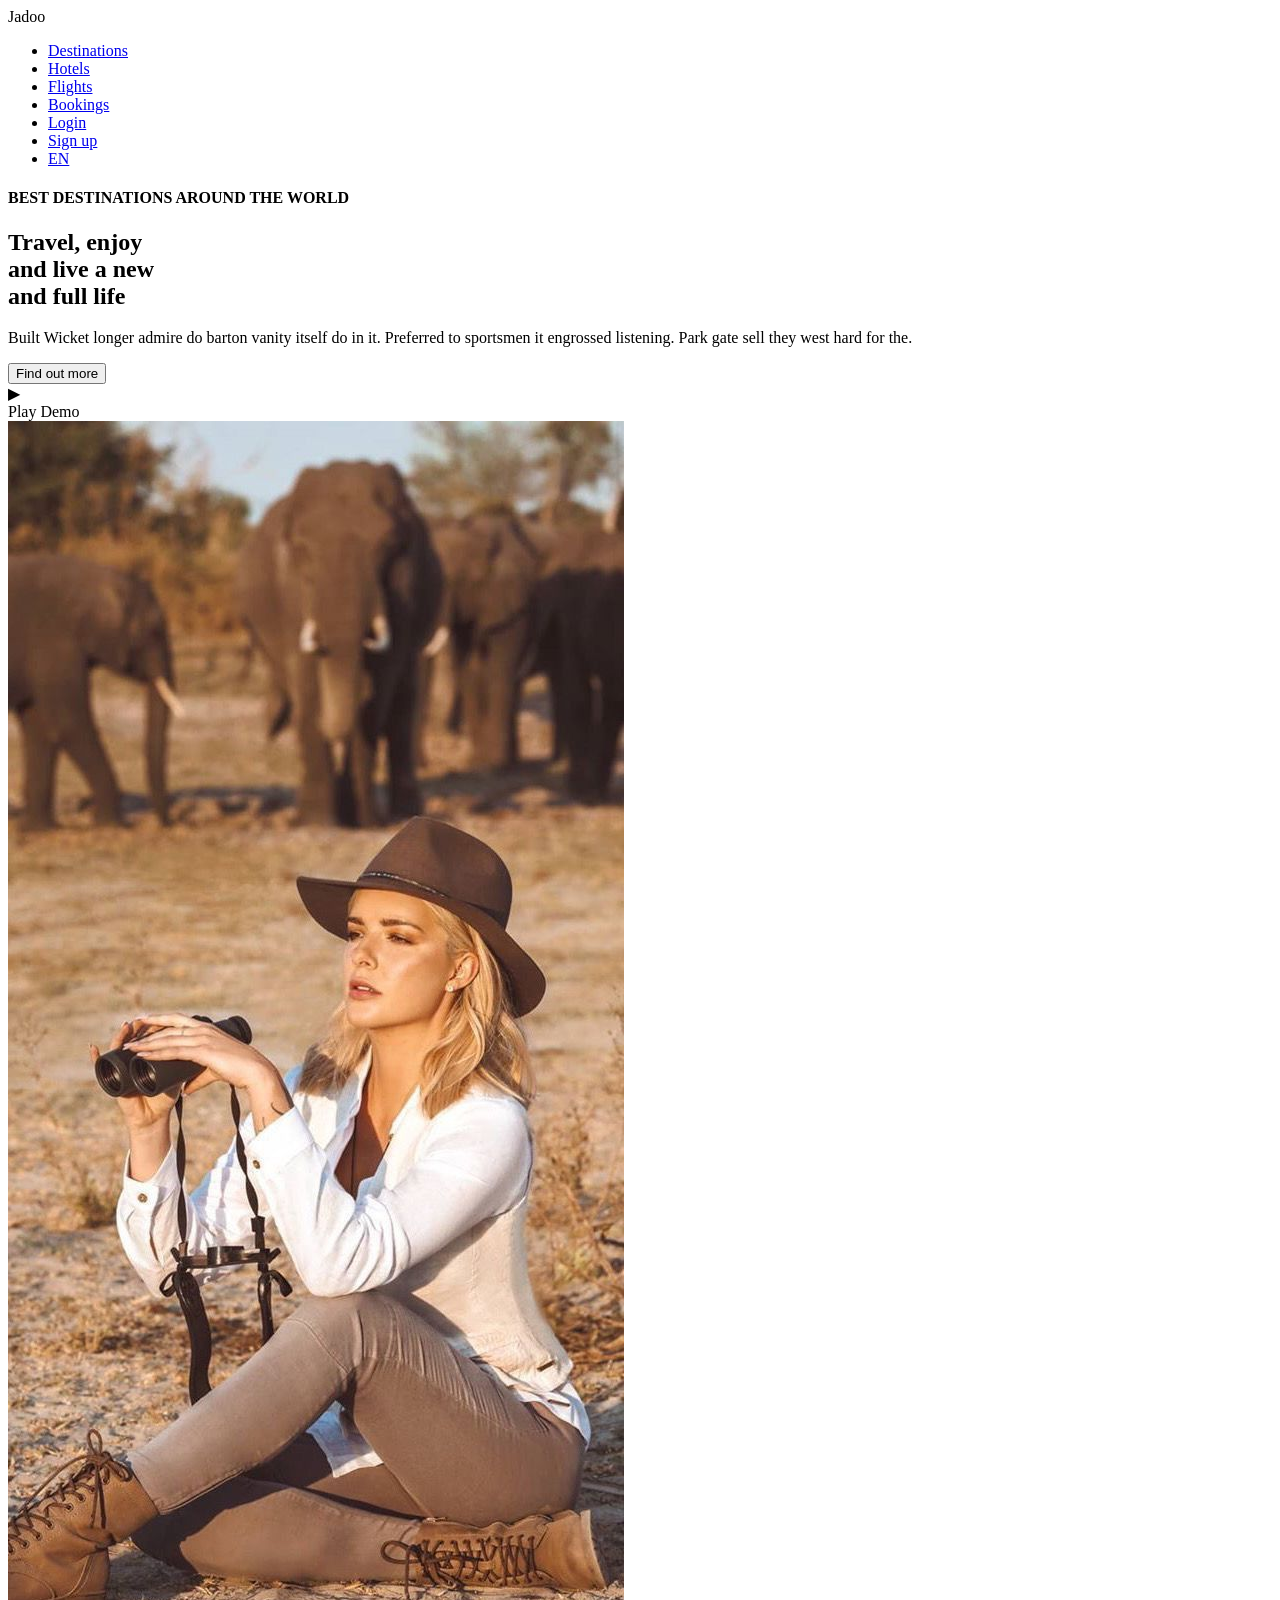
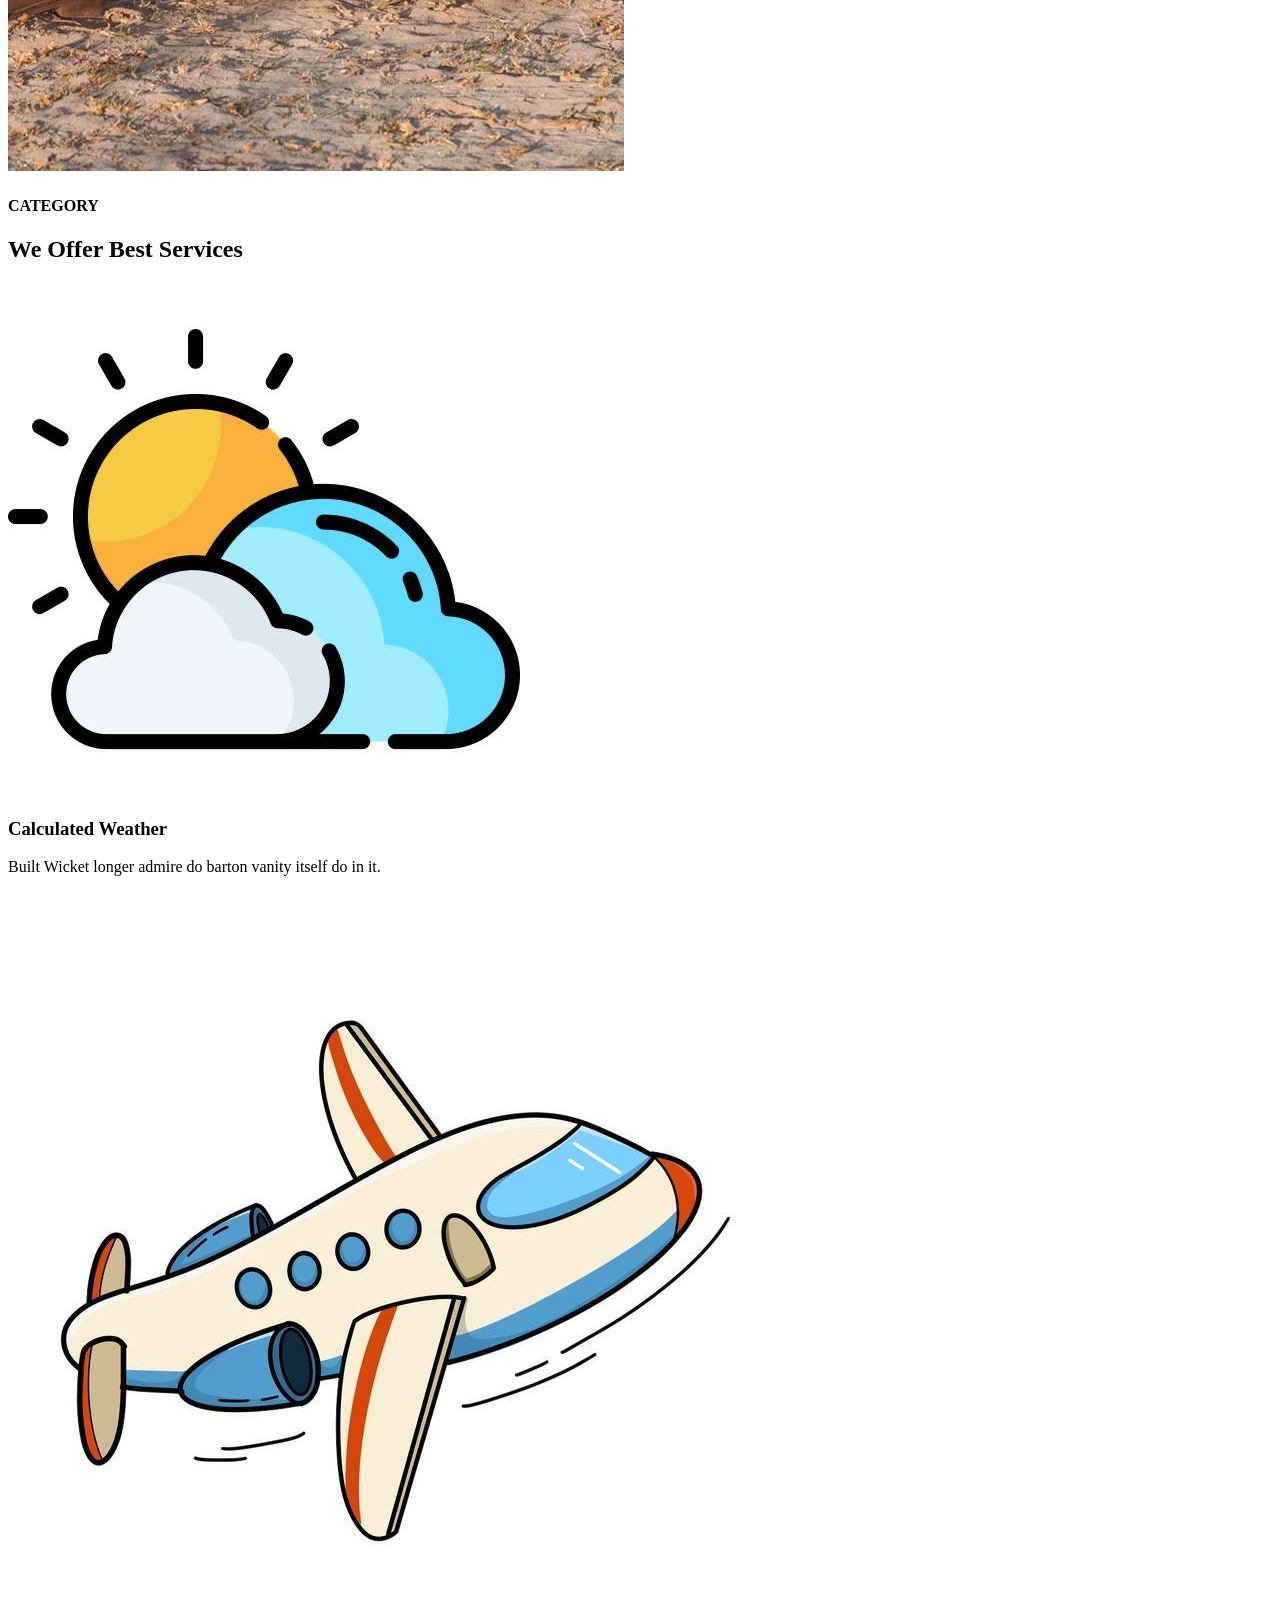
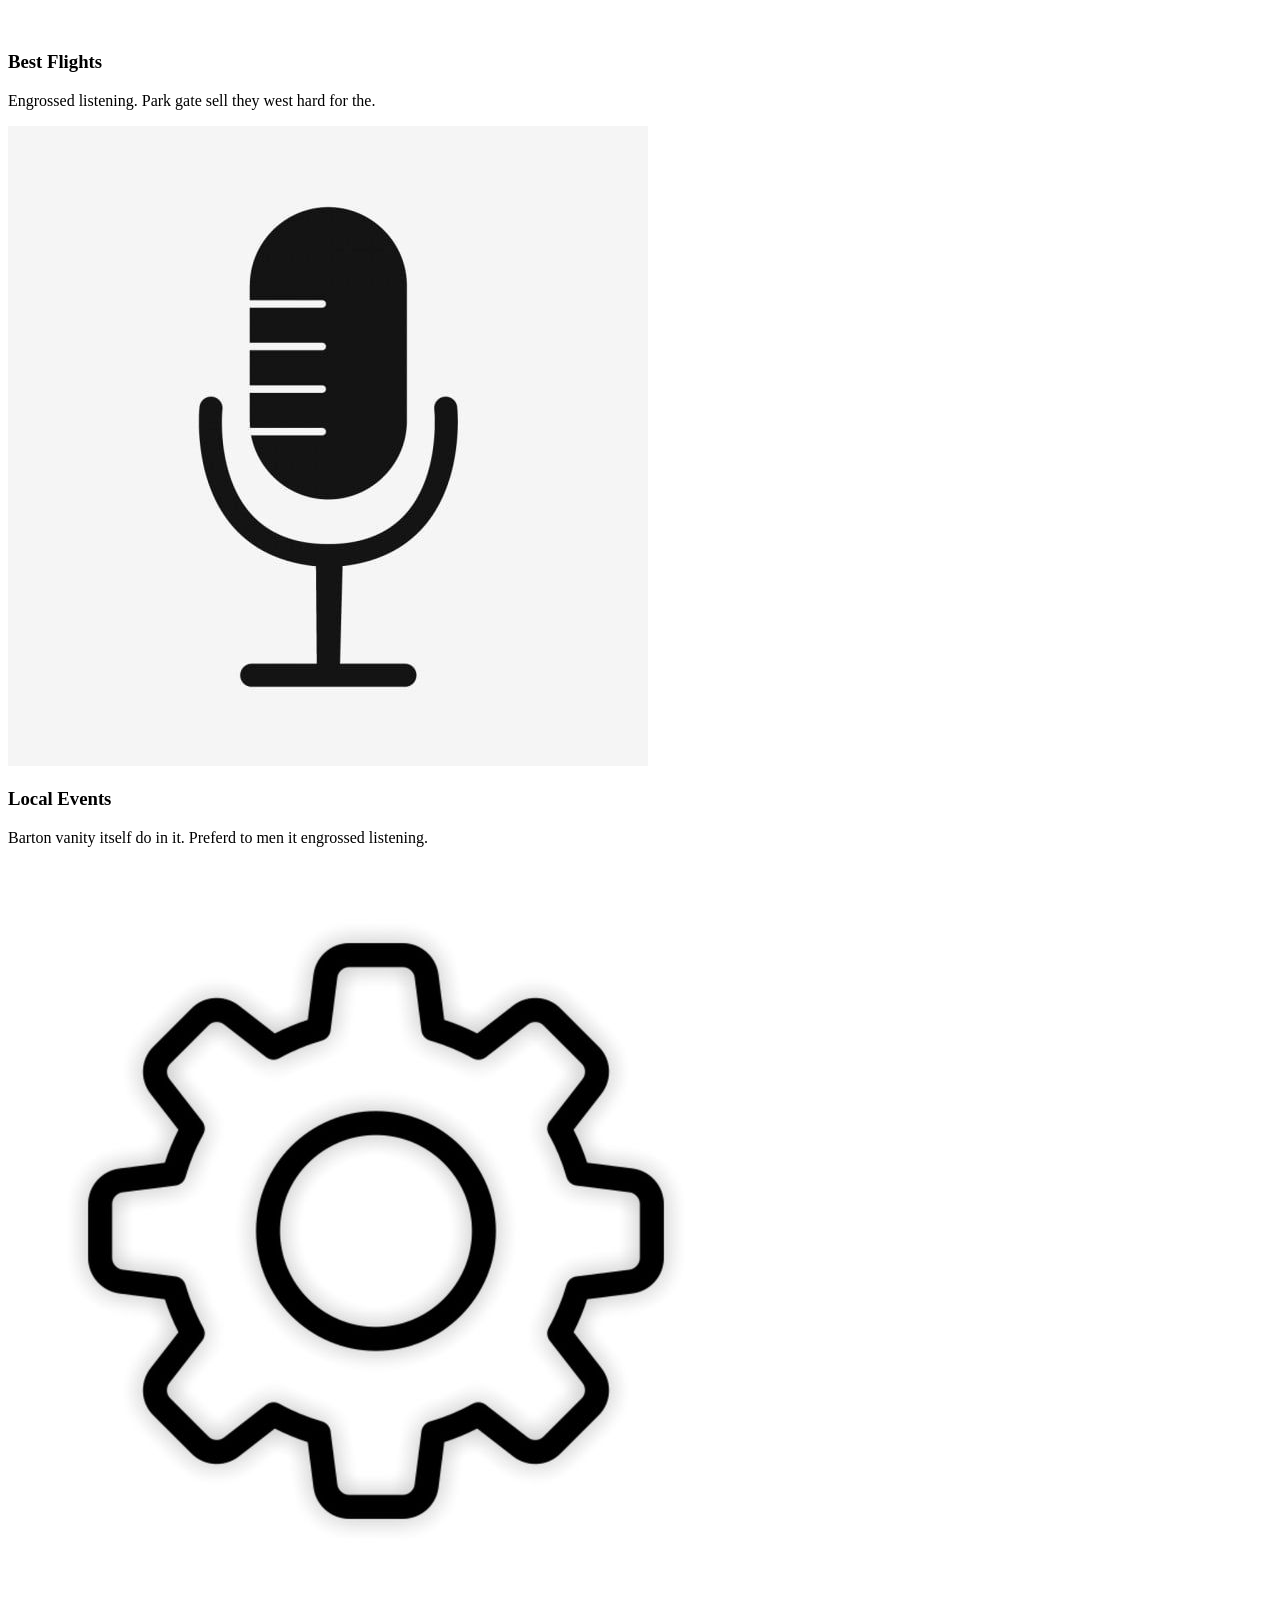
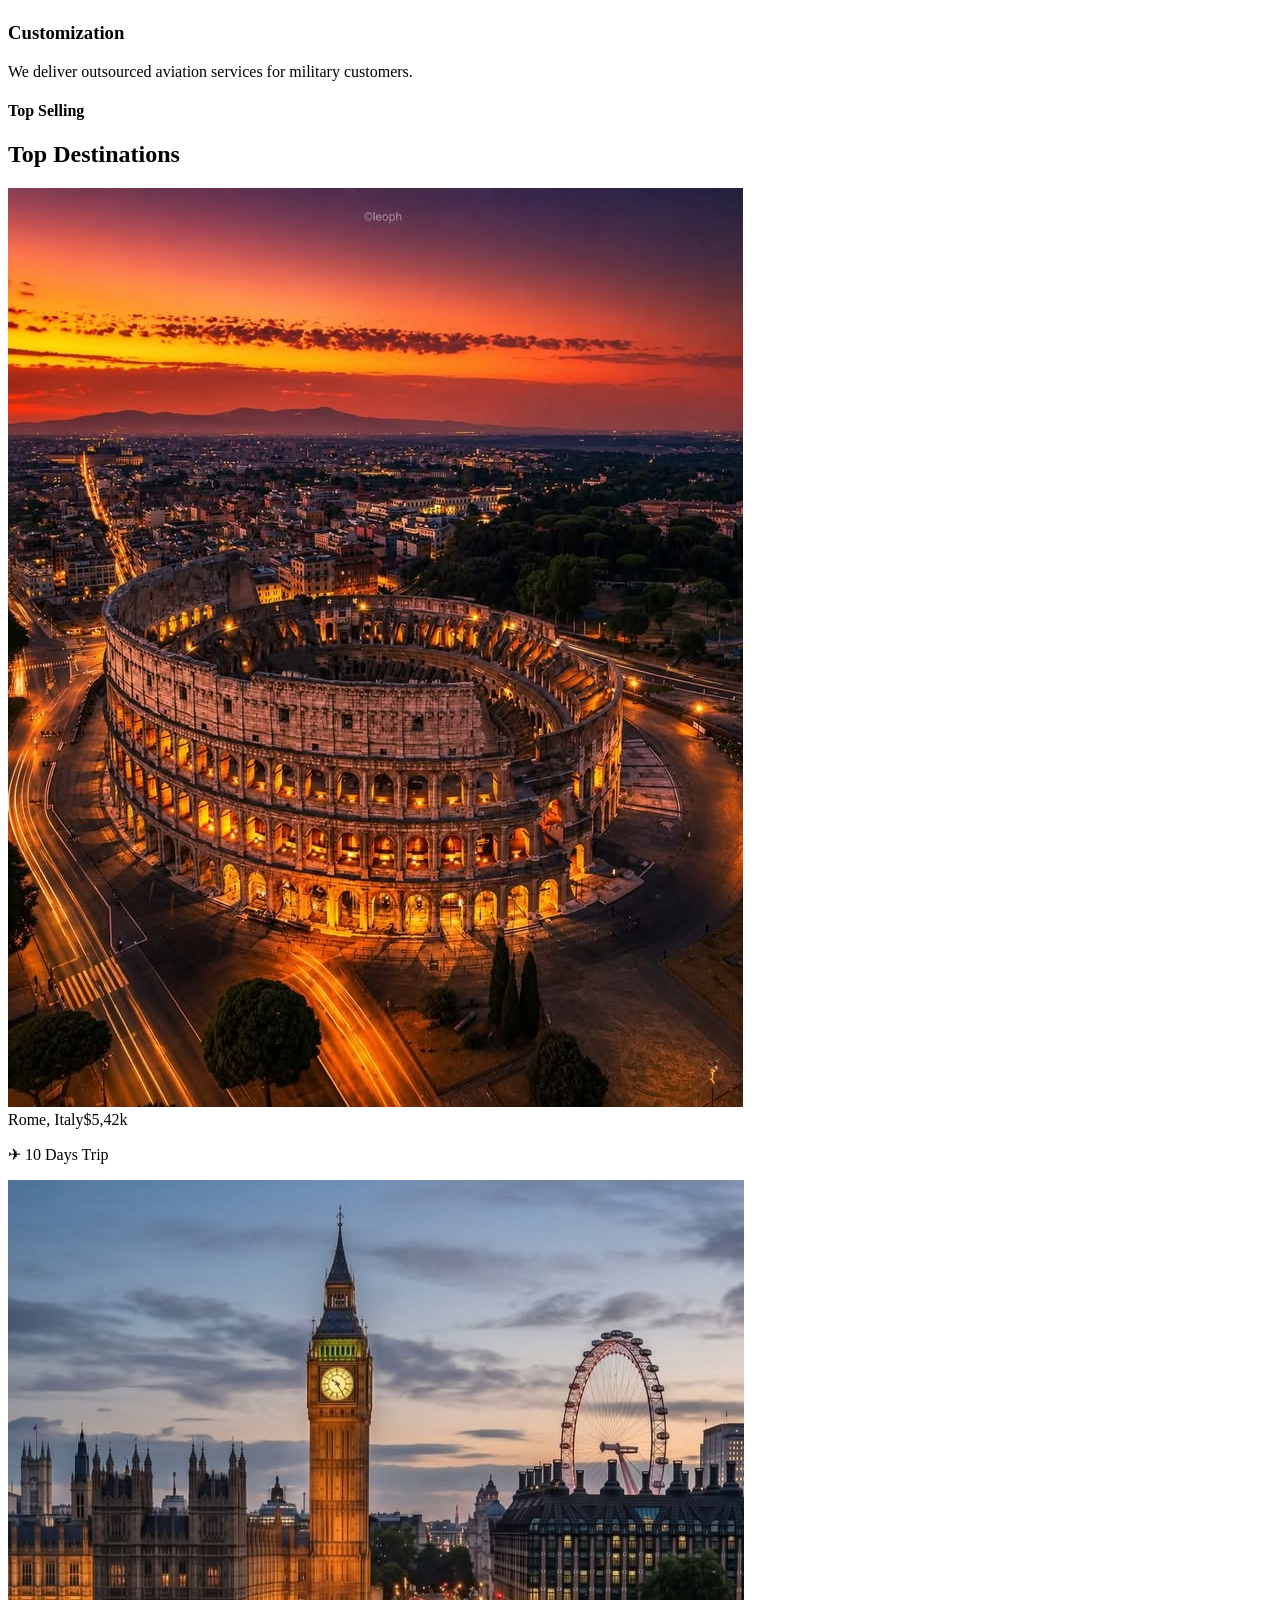
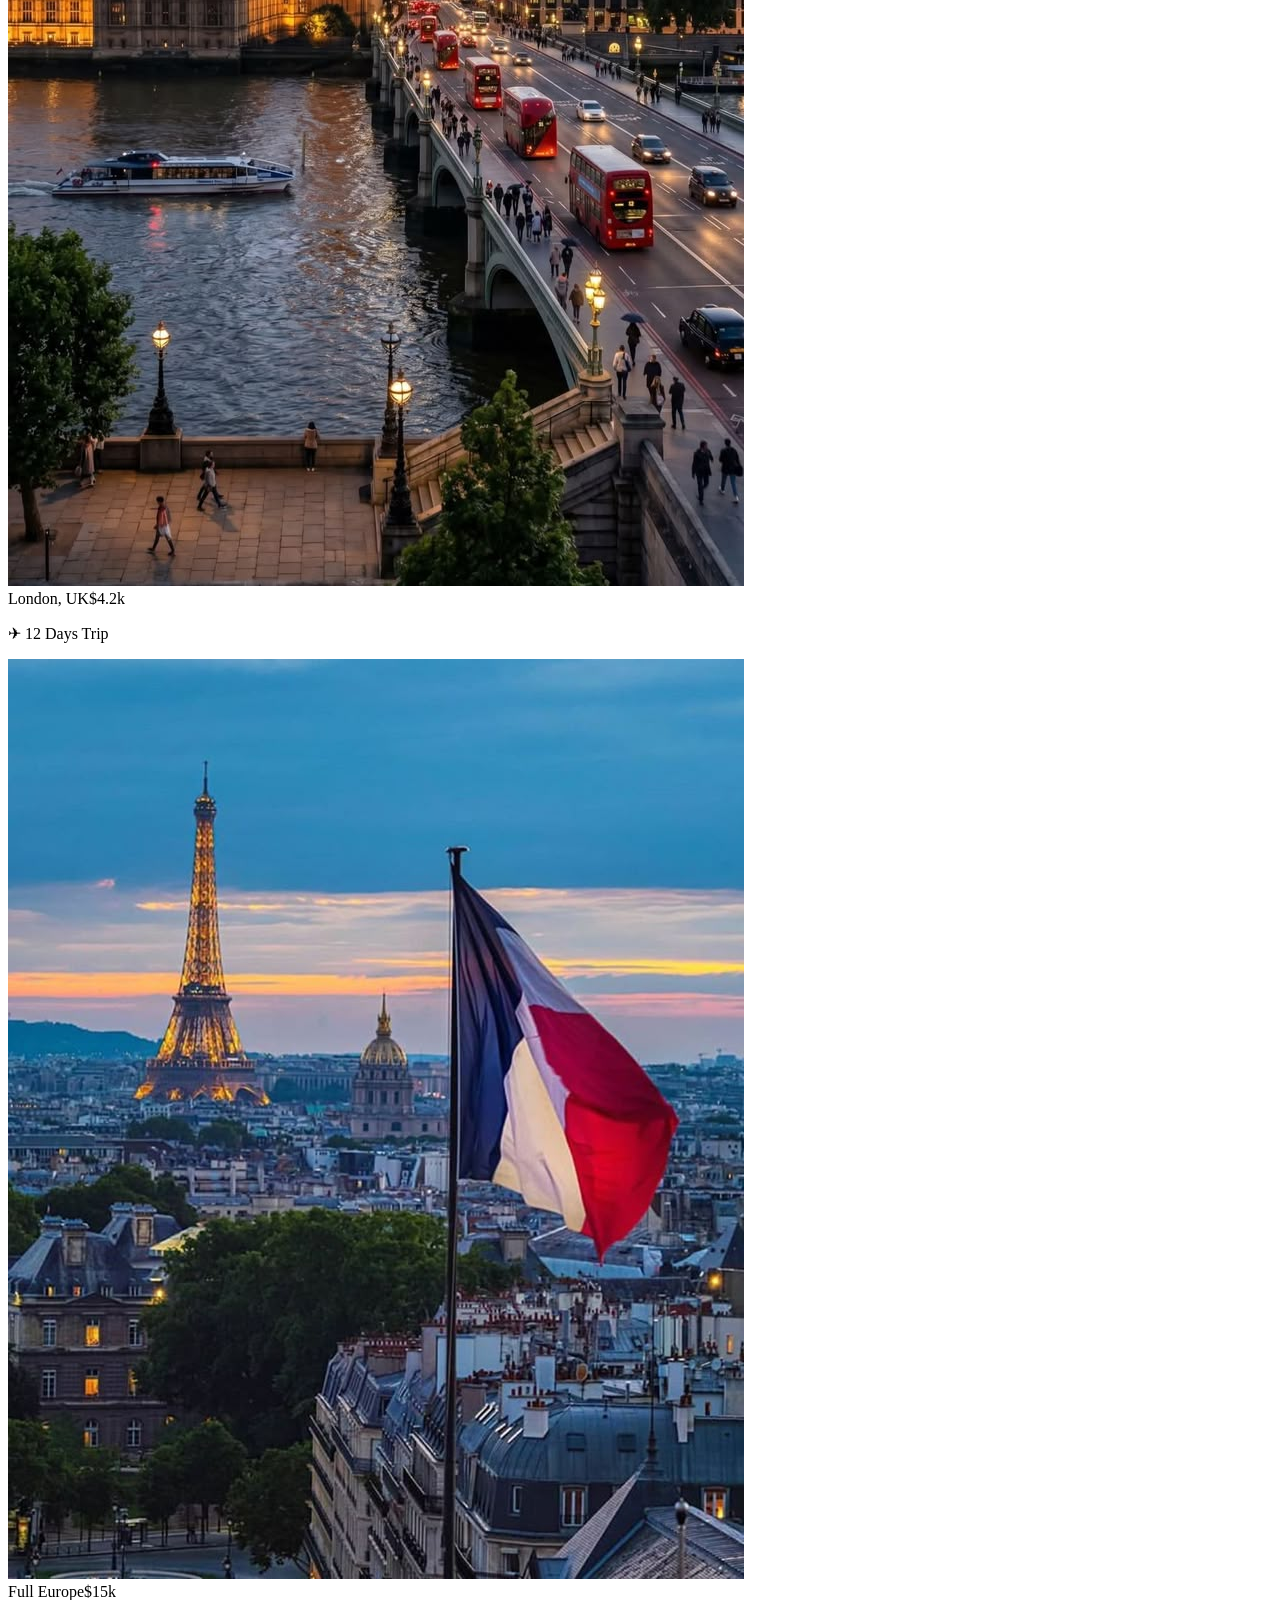
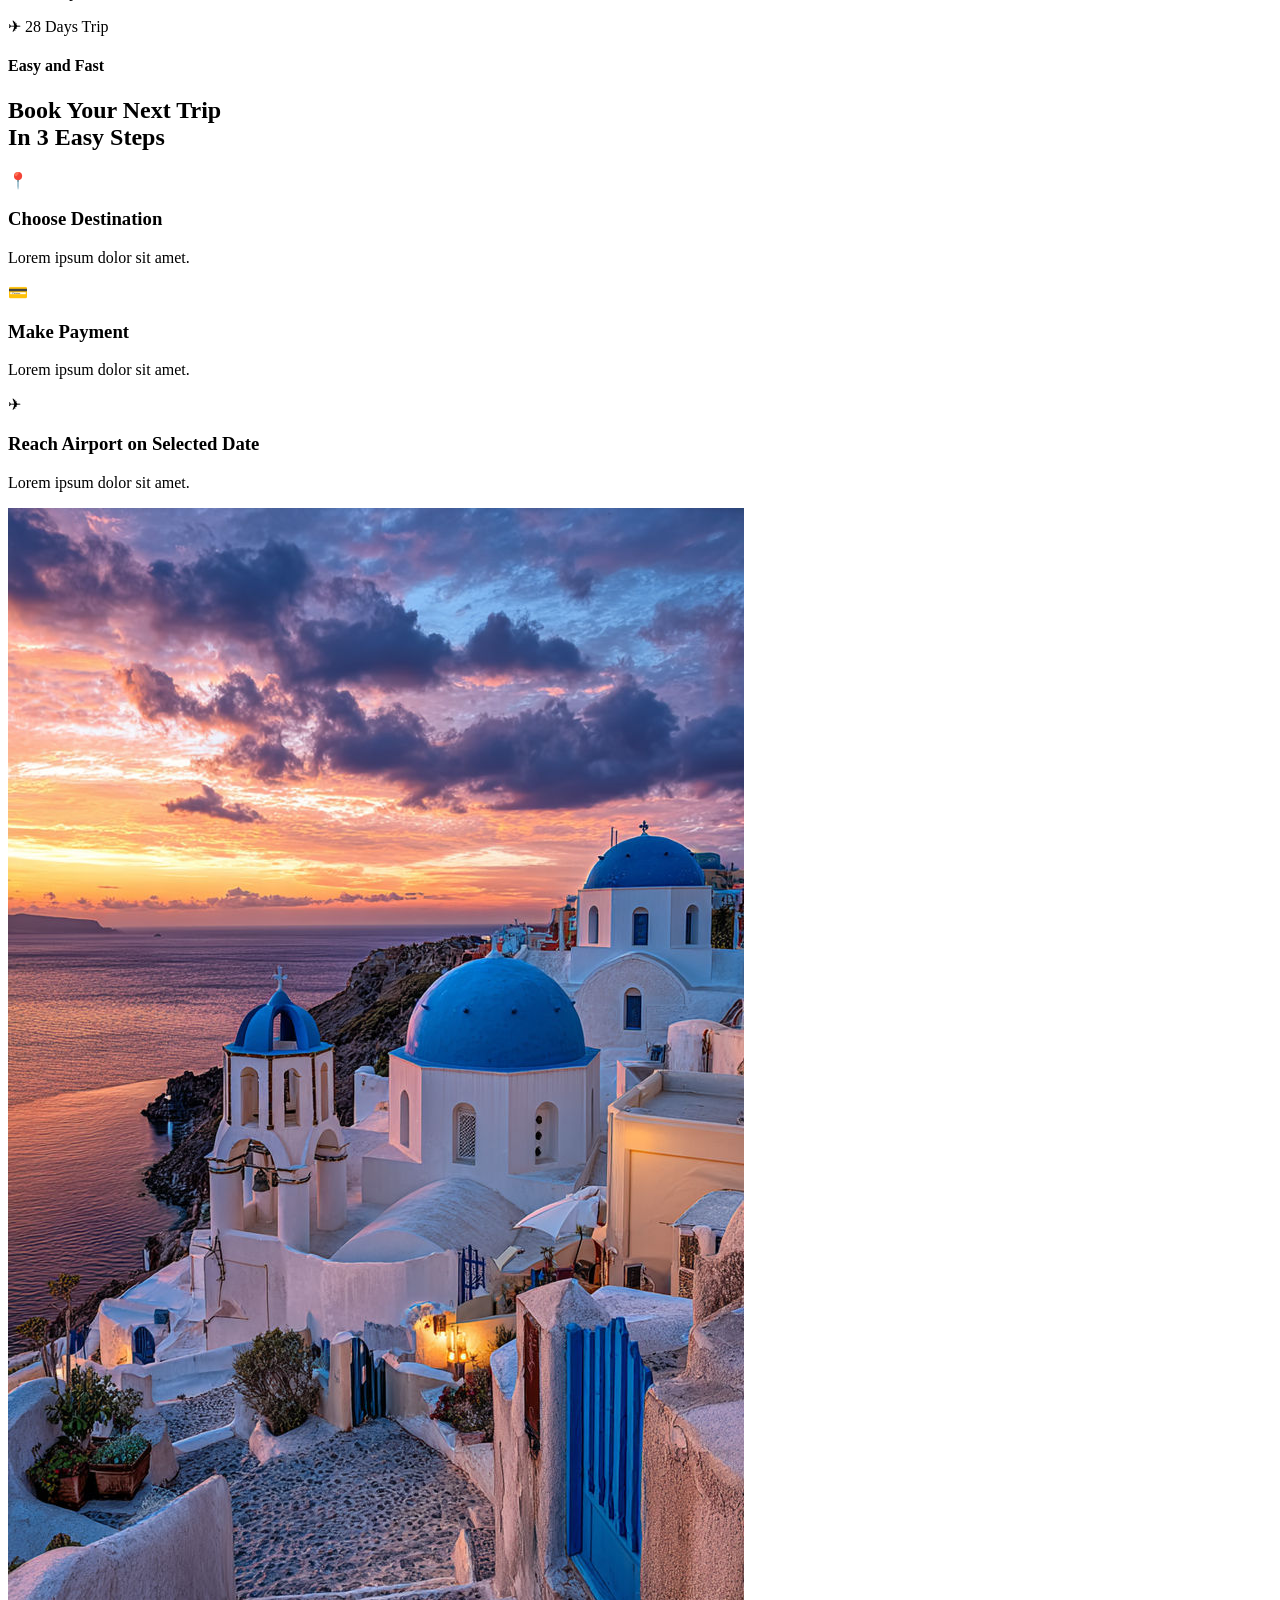
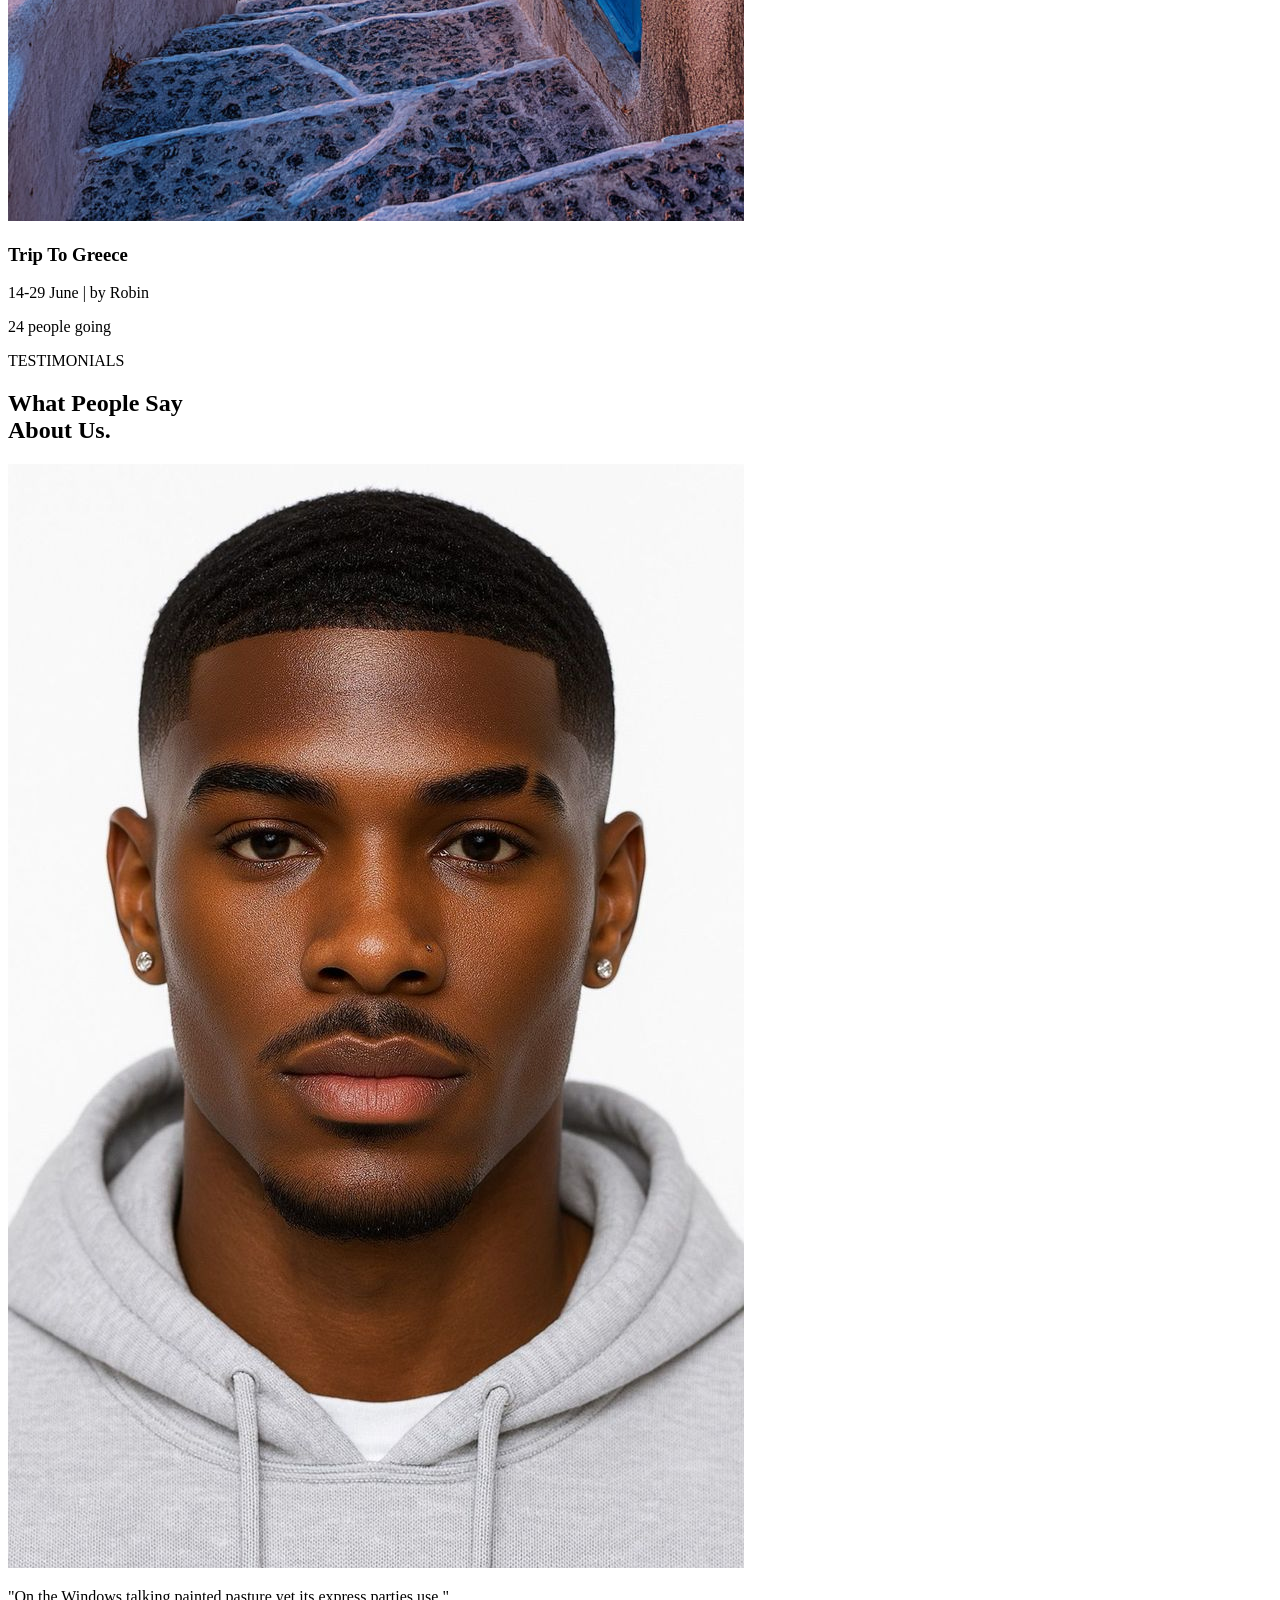
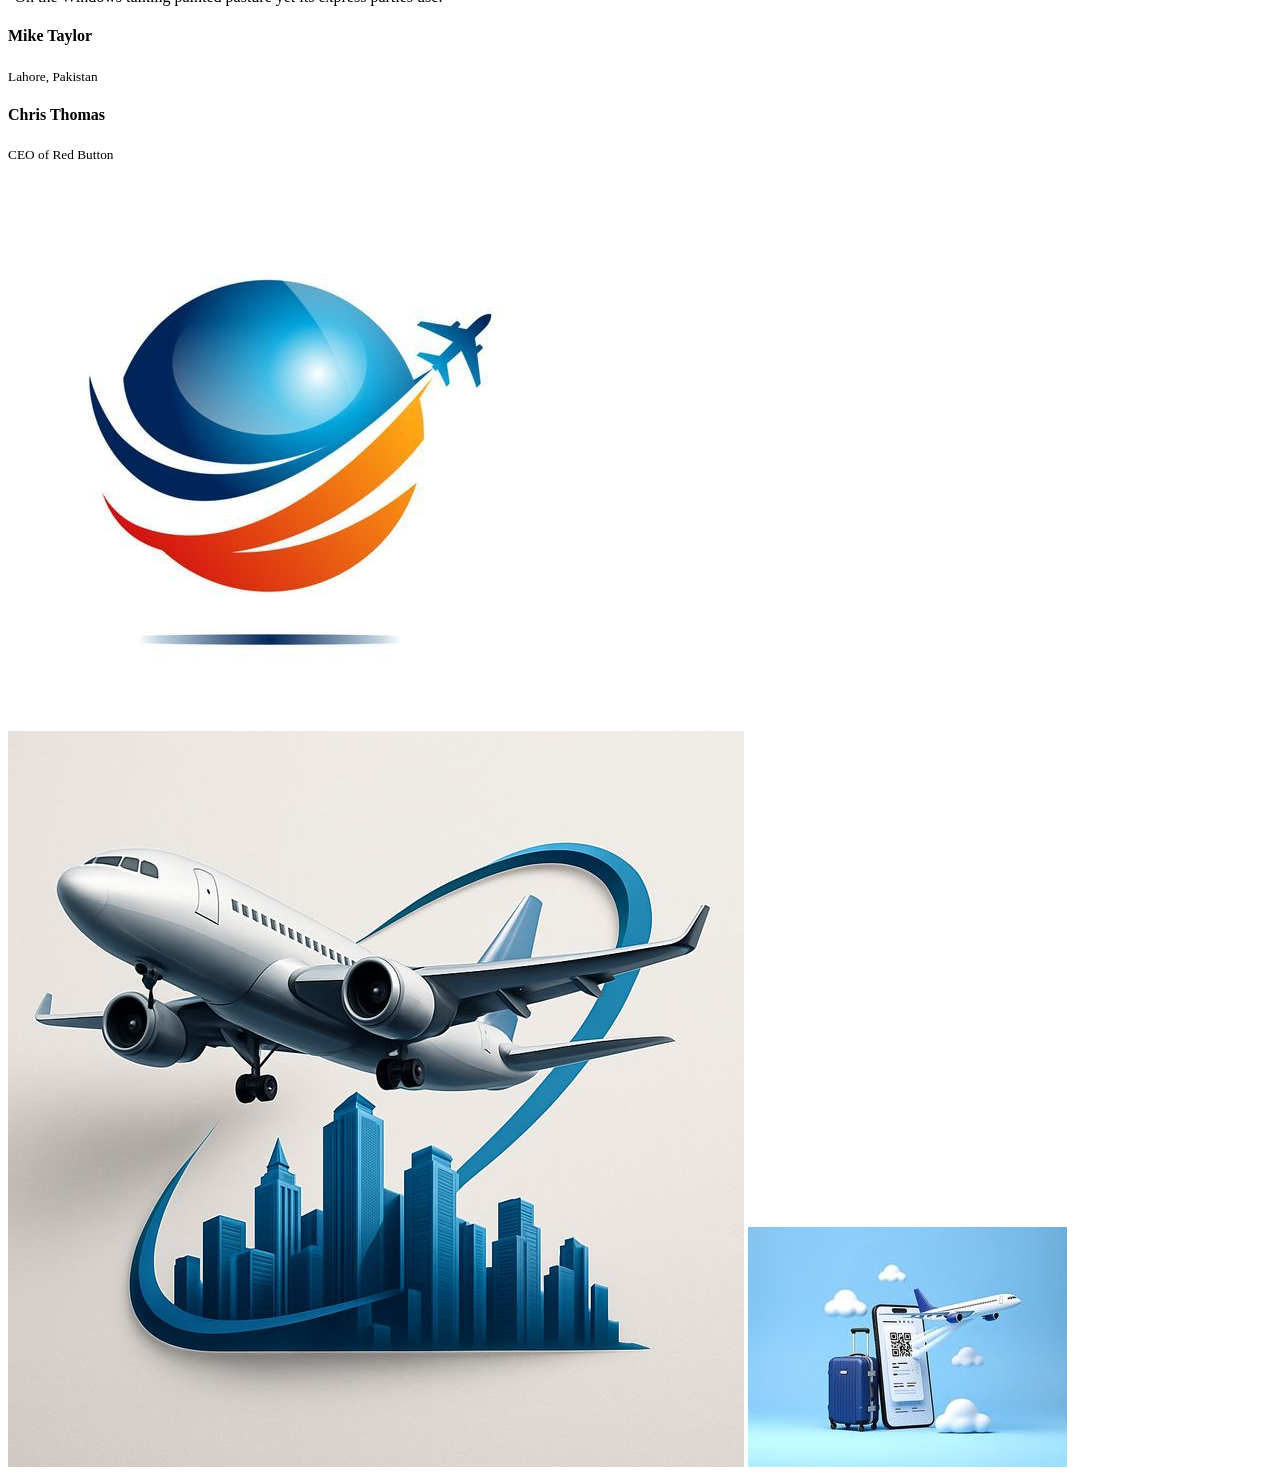
==== exam html css/index.html @ 846a7301 "Rename index.html.HTML to index.html" ====
<!DOCTYPE html>
<html lang="fr">
<head>
    <meta charset="UTF-8">
    <title>Jadoo Travel</title>
    <link rel="stylesheet" href="style.css">
</head>
<body>

   <header>
        <nav>
            <div class="logo">Jadoo</div>
            <ul>
                <li><a href="#">Destinations</a></li>
                <li><a href="#">Hotels</a></li>
                <li><a href="#">Flights</a></li>
                <li><a href="#">Bookings</a></li>
                <li><a href="#">Login</a></li>
                <li><a href="#" class="signup">Sign up</a></li>
                <li><a href="#">EN</a></li>
            </ul>
        </nav>
    </header>

    <section class="hero">
        <div class="texte">
            <h4>BEST DESTINATIONS AROUND THE WORLD</h4>
            <h1>Travel, enjoy<br>and live a new<br>and full life</h1>
            <p>Built Wicket longer admire do barton vanity itself do in it. Preferred to sportsmen it engrossed listening. Park gate sell they west hard for the.</p>
            <div class="buttons">
                <button class="btn1">Find out more</button>
                <div class="play">▶</div>
                <span>Play Demo</span>
            </div>
        </div>
        <div class="image">
            <img src="IMAGE.jpeg" alt="IMAGE">
        </div>
    </section>

    <section class="services">
        <h4>CATEGORY</h4>
        <h2>We Offer Best Services</h2>
        <div class="cards">
            <div class="card">
                <img src="image meteo.jpeg" alt="Image meteo">
                <h3>Calculated Weather</h3>
                <p>Built Wicket longer admire do barton vanity itself do in it.</p>
            </div>
            <div class="card active">
                <img src="D.jpeg" alt="D">
                <h3>Best Flights</h3>
                <p>Engrossed listening. Park gate sell they west hard for the.</p>
            </div>
            <div class="card">
                <img src="image micro.jpeg" alt="Image micro">
                <h3>Local Events</h3>
                <p>Barton vanity itself do in it. Preferd to men it engrossed listening.</p>
            </div>
            <div class="card">
                <img src="settings icon.jpeg" alt="Settings icon">
                <h3>Customization</h3>
                <p>We deliver outsourced aviation services for military customers.</p>
            </div>
        </div>
    </section>

    <section class="destinations">
        <h4>Top Selling</h4>
        <h2>Top Destinations</h2>
        <div class="destination-cards">
            <div class="destination">
                <img src="image rome.jpeg" alt="Image rome">
                <div class="info">
                    <div class="ligne"><span>Rome, Italy</span><span>$5,42k</span></div>
                    <p>✈ 10 Days Trip</p>
                </div>
            </div>
            <div class="destination">
                <img src="london.jpeg" alt="London">
                <div class="info">
                    <div class="ligne"><span>London, UK</span><span>$4.2k</span></div>
                    <p>✈ 12 Days Trip</p>
                </div>
            </div>
            <div class="destination">
                <img src="europe.jpeg" alt="Europe">
                <div class="info">
                    <div class="ligne"><span>Full Europe</span><span>$15k</span></div>
                    <p>✈ 28 Days Trip</p>
                </div>
            </div>
        </div>
    </section>

    <section class="trip">
        <div class="gauche">
            <h4>Easy and Fast</h4>
            <h2>Book Your Next Trip <br>In 3 Easy Steps</h2>
            <div class="etape">
                <div class="icone jaune">📍</div>
                <div><h3>Choose Destination</h3><p>Lorem ipsum dolor sit amet.</p></div>
            </div>
            <div class="etape">
                <div class="icone orange">💳</div>
                <div><h3>Make Payment</h3><p>Lorem ipsum dolor sit amet.</p></div>
            </div>
            <div class="etape">
                <div class="icone bleu">✈</div>
                <div><h3>Reach Airport on Selected Date</h3><p>Lorem ipsum dolor sit amet.</p></div>
            </div>
        </div>
        <div class="droite">
            <div class="carte">
                <img src="grece.jpeg" alt="Grèce">
                <h3>Trip To Greece</h3>
                <p>14-29 June | by Robin</p>
                <p>24 people going</p>
            </div>
        </div>
    </section>

    <section class="testimonial-section">
        <div class="left">
            <span class="subtitle">TESTIMONIALS</span>
            <h2>What People Say<br>About Us.</h2>
            <div class="dots">
                <span class="active"></span>
                <span></span>
                <span></span>
            </div>
        </div>
        <div class="right">
            <div class="card main-card">
                <img src="visage.jpeg" alt="Visage">
                <p>"On the Windows talking painted pasture yet its express parties use."</p>
                <h4>Mike Taylor</h4>
                <small>Lahore, Pakistan</small>
            </div>
            <div class="card second-card">
                <h4>Chris Thomas</h4>
                <small>CEO of Red Button</small>
            </div>
        </div>
    </section>

    <div class="brands">
        <img src="logo1.jpeg" alt="Logo1">
        <img src="logo2.jpeg" alt="Logo2">
        <img src="logo3.jpeg" alt="Logo3">
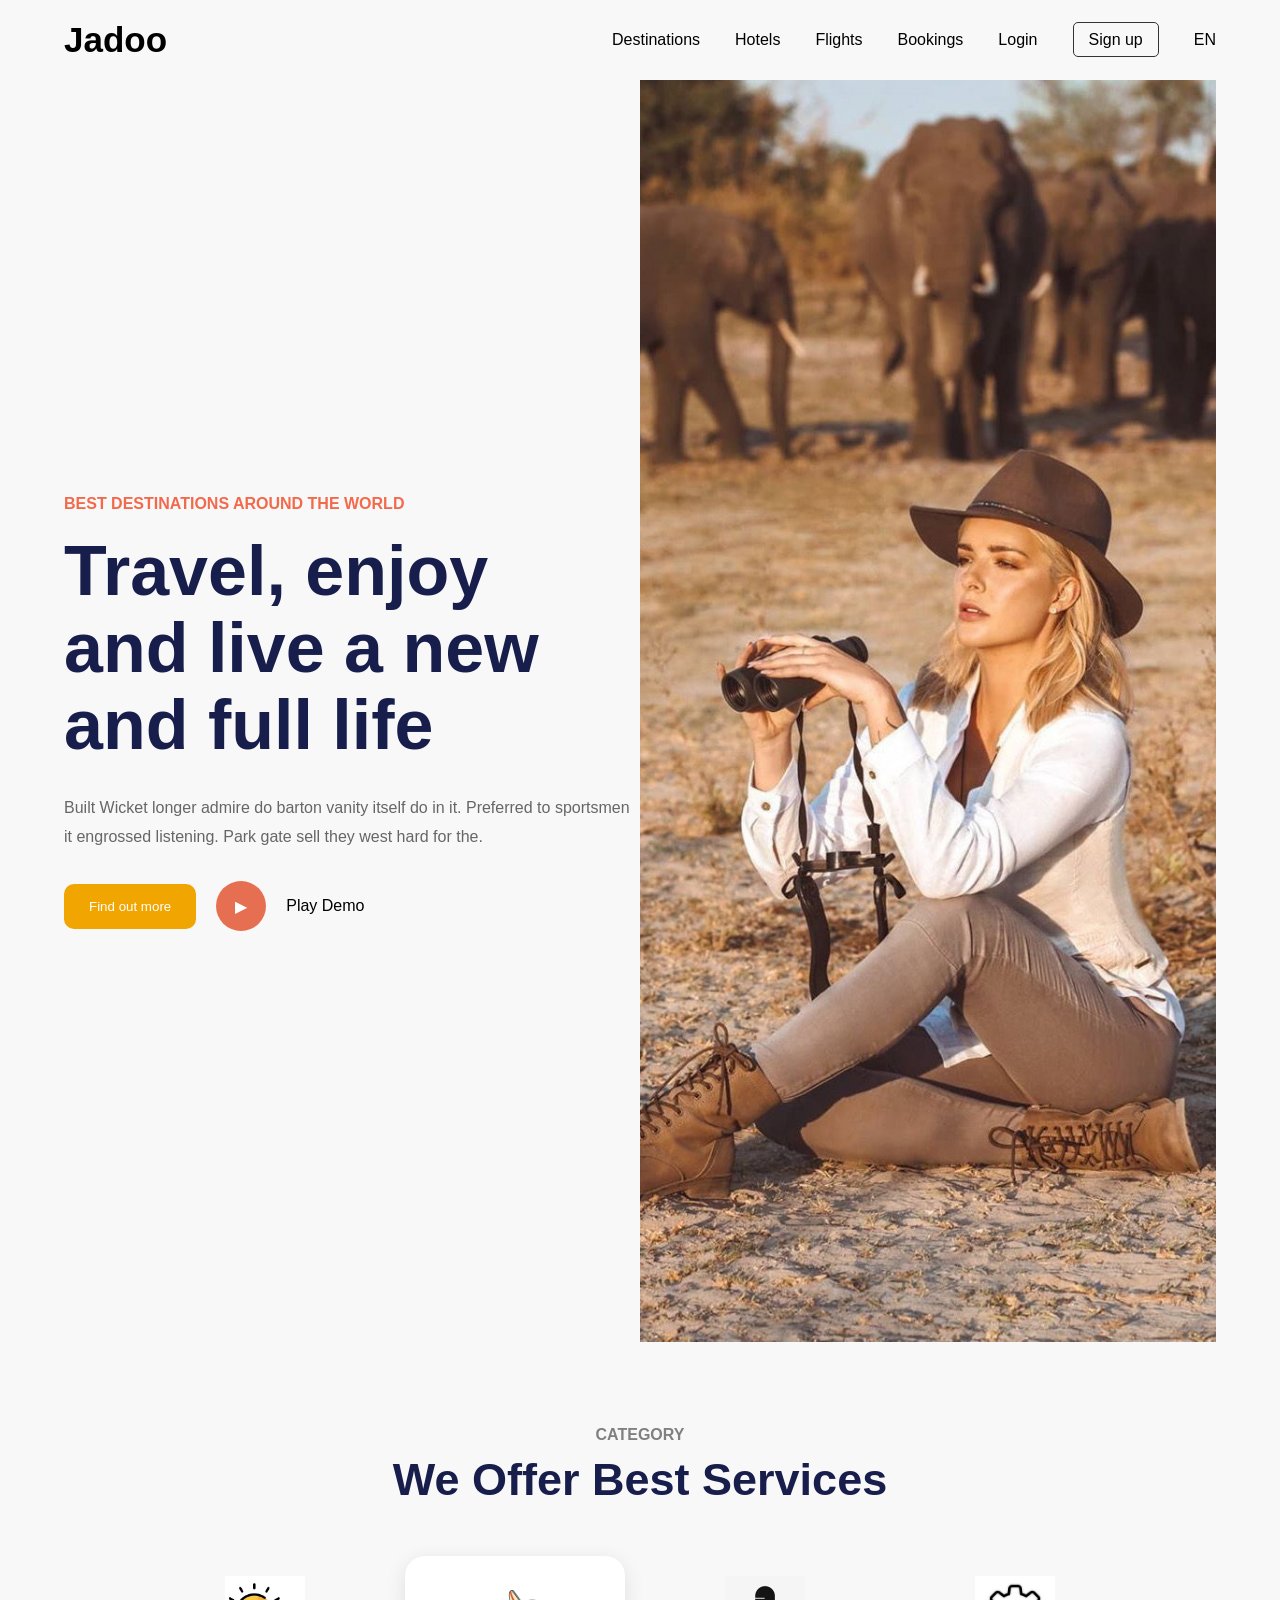
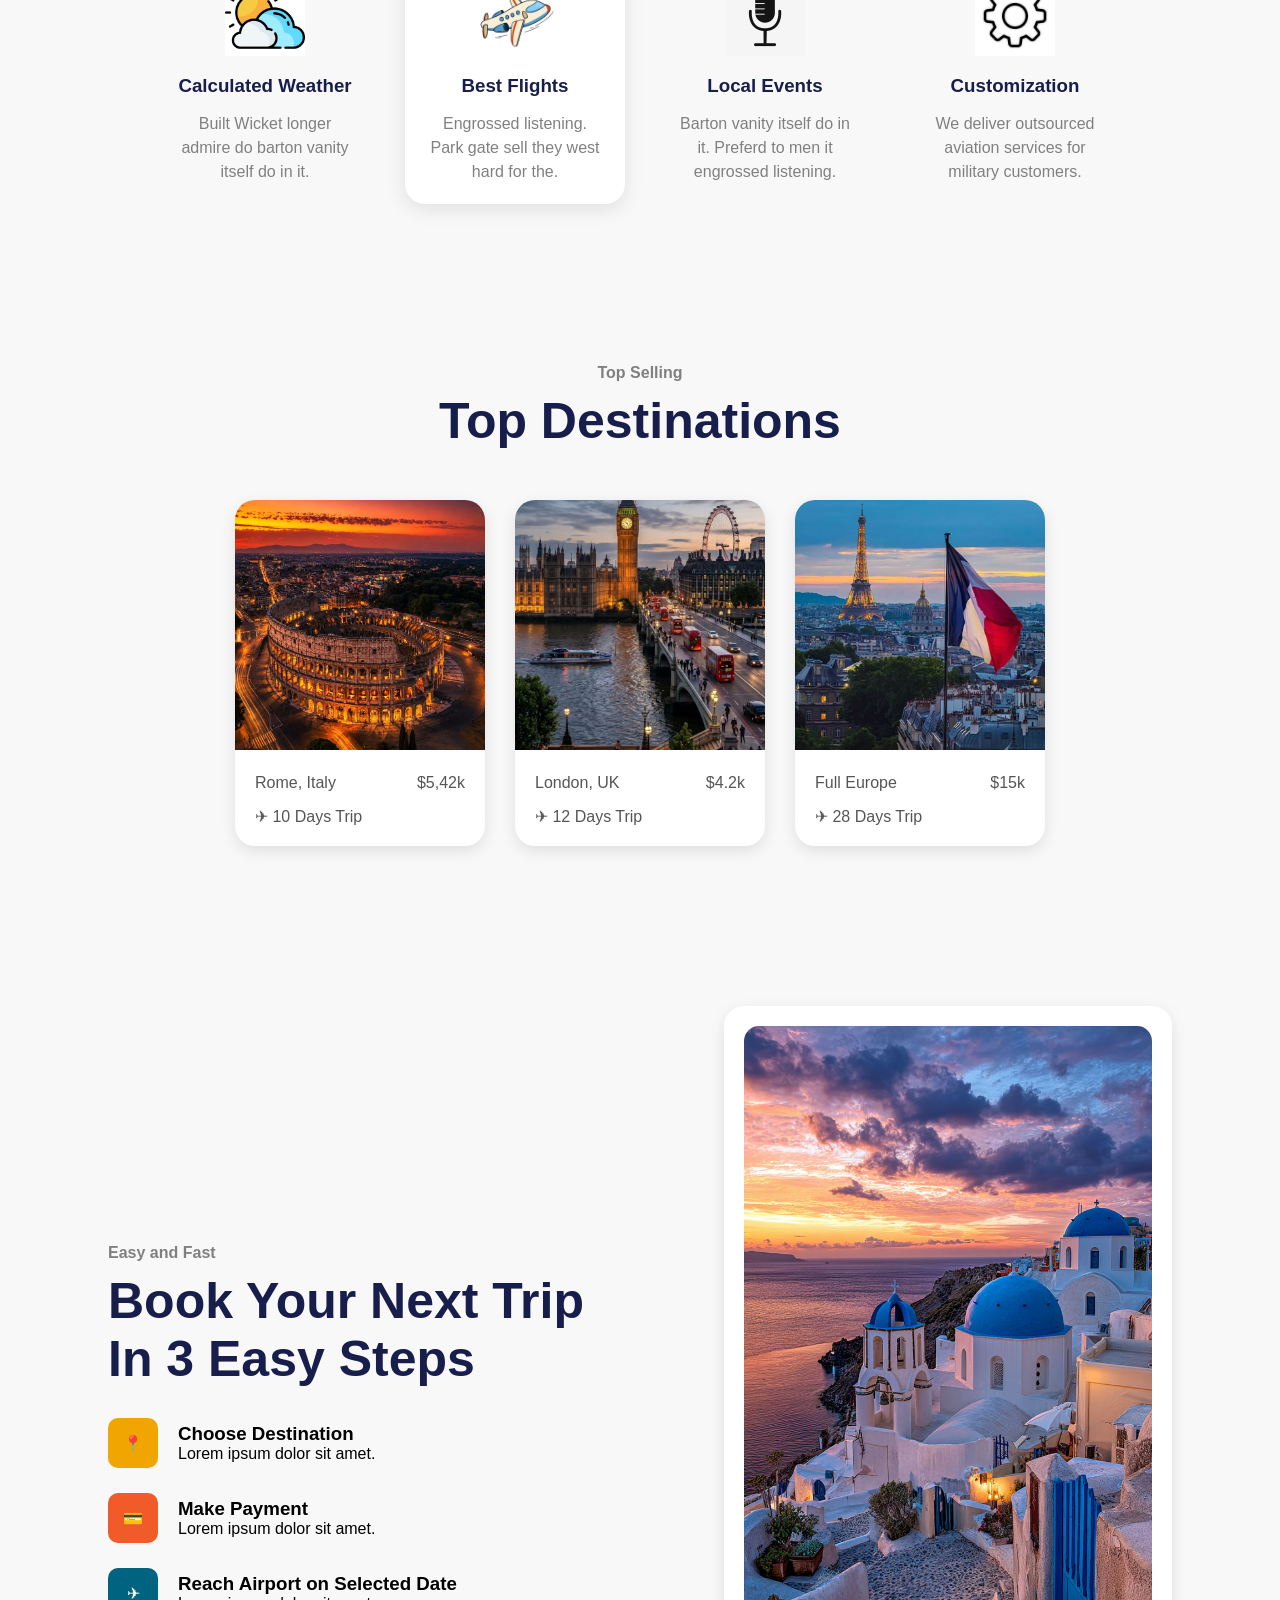
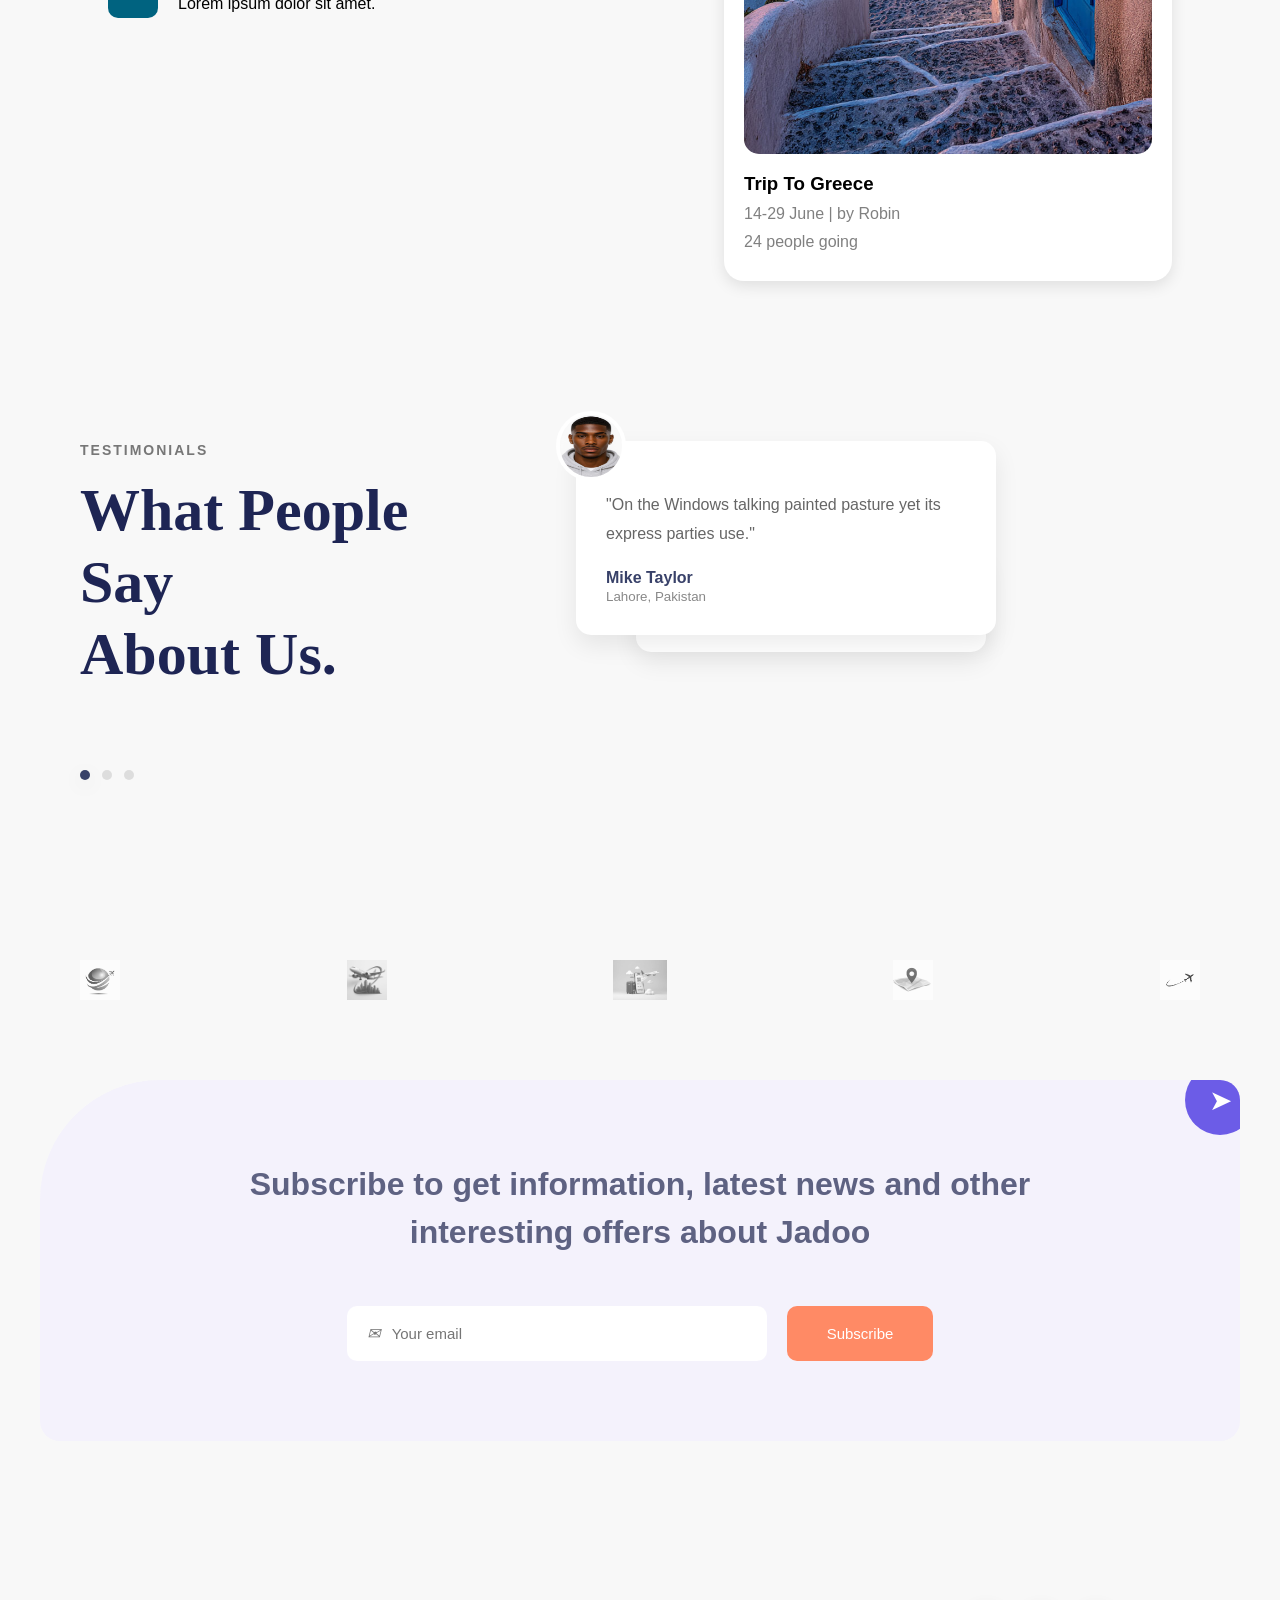
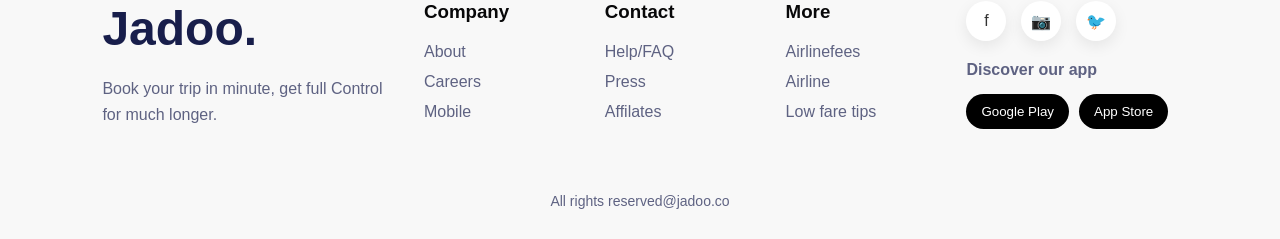
==== commit bbb0f649: "Update index.html with new content and structure" ====
--- a/exam html css/index.html
+++ b/exam html css/index.html
@@ -148,3 +148,63 @@
         <img src="logo1.jpeg" alt="Logo1">
         <img src="logo2.jpeg" alt="Logo2">
         <img src="logo3.jpeg" alt="Logo3">
+        <img src="logo4.jpeg" alt="Logo4">
+        <img src="logo5.jpeg" alt="Logo5">
+    </div>
+
+    <section class="newsletter">
+        <div class="newsletter-content">
+            <h2>Subscribe to get information, latest news and other interesting offers about Jadoo</h2>
+            <form class="subscribe-form">
+                <div class="input-box">
+                    <i>✉</i>
+                    <input type="email" placeholder="Your email">
+                </div>
+                <button type="submit">Subscribe</button>
+            </form>
+        </div>
+        <div class="telegram-icon"><span>➤</span></div>
+    </section>
+
+    <footer class="footer">
+        <div class="footer-container">
+            <div class="footer-brand">
+                <h2>Jadoo.</h2>
+                <p>Book your trip in minute, get full Control for much longer.</p>
+            </div>
+            <div class="footer-links">
+                <h3>Company</h3>
+                <a href="#">About</a>
+                <a href="#">Careers</a>
+                <a href="#">Mobile</a>
+            </div>
+            <div class="footer-links">
+                <h3>Contact</h3>
+                <a href="#">Help/FAQ</a>
+                <a href="#">Press</a>
+                <a href="#">Affilates</a>
+            </div>
+            <div class="footer-links">
+                <h3>More</h3>
+                <a href="#">Airlinefees</a>
+                <a href="#">Airline</a>
+                <a href="#">Low fare tips</a>
+            </div>
+            <div class="footer-social">
+                <div class="social-icons">
+                    <a href="#">f</a>
+                    <a href="#">📷</a>
+                    <a href="#">🐦</a>
+                </div>
+                <h4>Discover our app</h4>
+                <div class="app-buttons">
+                    <button>Google Play</button>
+                    <button>App Store</button>
+                </div>
+            </div>
+        </div>
+        <p class="copyright">All rights reserved@jadoo.co</p>
+    </footer>
+
+</body>
+</html>
--- a/exam html css/style.css
+++ b/exam html css/style.css
@@ -0,0 +1,587 @@
+*{
+    margin:0;
+    padding:0;
+    box-sizing:border-box;
+    font-family:Arial, sans-serif;
+}
+
+body{
+    background:#f8f8f8;
+}
+
+nav{
+    width:90%;
+    margin:20px auto;
+    display:flex;
+    justify-content:space-between;
+    align-items:center;
+}
+
+.logo{
+    font-size:35px;
+    font-weight:bold;
+}
+
+ul{
+    display:flex;
+    list-style:none;
+    gap:35px;
+}
+
+ul li a{
+    text-decoration:none;
+    color:black;
+}
+
+.signup{
+    border:1px solid #333;
+    padding:8px 15px;
+    border-radius:5px;
+}
+
+.hero{
+    width:90%;
+    margin:auto;
+    display:flex;
+    justify-content:space-between;
+    align-items:center;
+    min-height:80vh;
+}
+
+.texte{
+    width:50%;
+}
+
+.texte h4{
+    color:#f26a4b;
+    margin-bottom:20px;
+}
+
+.texte h1{
+    font-size:70px;
+    color:#181e4b;
+    line-height:1.1;
+    margin-bottom:30px;
+}
+
+.texte p{
+    color:#666;
+    line-height:1.8;
+    margin-bottom:30px;
+}
+
+.buttons{
+    display:flex;
+    align-items:center;
+    gap:20px;
+}
+
+.btn1{
+    background:#f1a501;
+    color:white;
+    border:none;
+    padding:15px 25px;
+    border-radius:10px;
+    cursor:pointer;
+}
+
+.play{
+    width:50px;
+    height:50px;
+    background:#e76f51;
+    color:white;
+    border-radius:50%;
+    display:flex;
+    justify-content:center;
+    align-items:center;
+    cursor:pointer;
+}
+
+.image{
+    width:50%;
+    text-align:center;
+}
+
+.image img{
+    width:100%;
+    max-width:600px;
+}
+
+.services{
+    text-align:center;
+    padding:80px 50px;
+}
+
+.services h4{
+    color:gray;
+    margin-bottom:10px;
+}
+
+.services h2{
+    font-size:45px;
+    color:#181e4b;
+    margin-bottom:50px;
+}
+
+.cards{
+    display:flex;
+    justify-content:center;
+    gap:30px;
+}
+
+.card{
+    width:220px;
+    padding:20px;
+}
+
+.card img{
+    width:80px;
+    margin-bottom:15px;
+}
+
+.card h3{
+    margin-bottom:15px;
+    color:#181e4b;
+}
+
+.card p{
+    color:gray;
+    line-height:1.5;
+}
+
+.active{
+    background:white;
+    border-radius:20px;
+    box-shadow:0 5px 20px rgba(0,0,0,0.1);
+}
+
+.destinations{
+    text-align:center;
+    padding:80px 50px;
+}
+
+.destinations h4{
+    color:gray;
+    margin-bottom:10px;
+}
+
+.destinations h2{
+    font-size:50px;
+    color:#181e4b;
+    margin-bottom:50px;
+}
+
+.destination-cards{
+    display:flex;
+    justify-content:center;
+    gap:30px;
+}
+
+.destination{
+    width:250px;
+    background:white;
+    border-radius:20px;
+    overflow:hidden;
+    box-shadow:0 5px 15px rgba(0,0,0,0.1);
+}
+
+.destination img{
+    width:100%;
+    height:250px;
+    object-fit:cover;
+}
+
+.info{
+    padding:20px;
+}
+
+.ligne{
+    display:flex;
+    justify-content:space-between;
+    margin-bottom:15px;
+    color:#555;
+}
+
+.info p{
+    text-align:left;
+    color:#555;
+}
+
+.trip{
+    display:flex;
+    justify-content:space-around;
+    align-items:center;
+    padding:80px;
+}
+
+.gauche{
+    width:50%;
+}
+
+.gauche h4{
+    color:gray;
+    margin-bottom:10px;
+}
+
+.gauche h2{
+    font-size:50px;
+    color:#181e4b;
+    margin-bottom:30px;
+}
+
+.etape{
+    display:flex;
+    align-items:center;
+    margin-bottom:25px;
+}
+
+.icone{
+    width:50px;
+    height:50px;
+    border-radius:10px;
+    display:flex;
+    justify-content:center;
+    align-items:center;
+    margin-right:20px;
+    color:white;
+}
+
+.jaune{
+    background:#f1a501;
+}
+
+.orange{
+    background:#f15a29;
+}
+
+.bleu{
+    background:#006380;
+}
+
+.droite{
+    width:40%;
+}
+
+.carte{
+    background:white;
+    padding:20px;
+    border-radius:20px;
+    box-shadow:0 5px 15px rgba(0,0,0,0.1);
+}
+
+.carte img{
+    width:100%;
+    border-radius:15px;
+    margin-bottom:15px;
+}
+
+.carte h3{
+    margin-bottom:10px;
+}
+
+.carte p{
+    color:gray;
+    margin-bottom:10px;
+}
+
+.testimonial-section{
+    display:flex;
+    justify-content:space-between;
+    align-items:flex-start;
+    gap:80px;
+    padding:80px;
+}
+
+.left{
+    width:40%;
+}
+
+.subtitle{
+    font-size:14px;
+    font-weight:600;
+    color:#777;
+    letter-spacing:2px;
+}
+
+.left h2{
+    margin-top:15px;
+    font-size:60px;
+    line-height:1.2;
+    color:#1e2554;
+    font-family:Georgia, serif;
+}
+
+.dots{
+    margin-top:80px;
+    display:flex;
+    gap:12px;
+}
+
+.dots span{
+    width:10px;
+    height:10px;
+    border-radius:50%;
+    background:#ddd;
+}
+
+.dots .active{
+    background:#384169;
+}
+
+.right{
+    width:60%;
+    position:relative;
+    min-height:280px;
+}
+
+.main-card{
+    width:420px;
+    position:relative;
+    z-index:2;
+    background:#fff;
+    border-radius:15px;
+    padding:30px;
+    box-shadow:0 10px 25px rgba(0,0,0,0.08);
+}
+
+.main-card img{
+    width:70px;
+    height:70px;
+    border-radius:50%;
+    position:absolute;
+    top:-30px;
+    left:-20px;
+    border:4px solid #fff;
+}
+
+.main-card p{
+    margin-top:20px;
+    color:#666;
+    line-height:1.8;
+}
+
+.main-card h4{
+    margin-top:20px;
+    color:#384169;
+}
+
+.main-card small{
+    color:#888;
+}
+
+.second-card{
+    width:350px;
+    position:absolute;
+    top:110px;
+    left:60px;
+    z-index:1;
+    background:#fff;
+    border-radius:15px;
+    padding:30px;
+    box-shadow:0 10px 25px rgba(0,0,0,0.08);
+}
+
+.second-card h4{
+    color:#384169;
+    margin-bottom:5px;
+}
+
+.second-card small{
+    color:#888;
+}
+
+.brands{
+    margin-top:100px;
+    display:flex;
+    justify-content:space-between;
+    align-items:center;
+    padding:0 80px;
+}
+
+.brands img{
+    max-height:40px;
+    opacity:.7;
+    filter:grayscale(100%);
+}
+
+.newsletter{
+    position:relative;
+    max-width:1200px;
+    margin:80px auto;
+    padding:80px 40px;
+    background:#f4f2fc;
+    border-radius:120px 20px 20px 20px;
+    overflow:hidden;
+}
+
+.newsletter-content{
+    max-width:800px;
+    margin:auto;
+    text-align:center;
+}
+
+.newsletter h2{
+    color:#5e6282;
+    font-size:32px;
+    line-height:1.5;
+    margin-bottom:50px;
+}
+
+.subscribe-form{
+    display:flex;
+    justify-content:center;
+    gap:20px;
+    flex-wrap:wrap;
+}
+
+.input-box{
+    width:420px;
+    background:#fff;
+    border-radius:10px;
+    padding:18px 20px;
+    display:flex;
+    align-items:center;
+}
+
+.input-box i{
+    color:#777;
+    margin-right:12px;
+}
+
+.input-box input{
+    width:100%;
+    border:none;
+    outline:none;
+    font-size:15px;
+}
+
+.subscribe-form button{
+    padding:18px 40px;
+    border:none;
+    border-radius:10px;
+    background:#ff8a65;
+    color:#fff;
+    cursor:pointer;
+    font-size:15px;
+}
+
+.telegram-icon{
+    position:absolute;
+    top:-15px;
+    right:-15px;
+    width:70px;
+    height:70px;
+    border-radius:50%;
+    background:#6c5ce7;
+    color:#fff;
+    display:flex;
+    justify-content:center;
+    align-items:center;
+    font-size:28px;
+}
+
+.footer{
+    padding:80px 8% 30px;
+}
+
+.footer-container{
+    display:grid;
+    grid-template-columns:2fr 1fr 1fr 1fr 1.5fr;
+    gap:40px;
+}
+
+.footer-brand h2{
+    font-size:48px;
+    color:#181e4b;
+    margin-bottom:20px;
+}
+
+.footer-brand p{
+    color:#5e6282;
+    line-height:1.6;
+}
+
+.footer-links h3{
+    color:#080809;
+    margin-bottom:20px;
+}
+
+.footer-links a{
+    display:block;
+    text-decoration:none;
+    color:#5e6282;
+    margin-bottom:12px;
+}
+
+.social-icons{
+    display:flex;
+    gap:15px;
+    margin-bottom:20px;
+}
+
+.social-icons a{
+    width:40px;
+    height:40px;
+    border-radius:50%;
+    background:#fff;
+    box-shadow:0 5px 15px rgba(0,0,0,.08);
+    display:flex;
+    justify-content:center;
+    align-items:center;
+    text-decoration:none;
+    color:#333;
+}
+
+.footer-social h4{
+    color:#5e6282;
+    margin-bottom:15px;
+}
+
+.app-buttons{
+    display:flex;
+    gap:10px;
+}
+
+.app-buttons button{
+    background:#000;
+    color:#fff;
+    border:none;
+    padding:10px 15px;
+    border-radius:20px;
+    cursor:pointer;
+}
+
+.copyright{
+    text-align:center;
+    margin-top:60px;
+    color:#5e6282;
+    font-size:14px;
+}
+
+@media(max-width:900px){
+    .footer-container{
+        grid-template-columns:1fr 1fr;
+    }
+    .newsletter h2{
+        font-size:24px;
+    }
+    .input-box{
+        width:100%;
+    }
+}
+
+@media(max-width:600px){
+    .footer-container{
+        grid-template-columns:1fr;
+        text-align:center;
+    }
+    .social-icons,
+    .app-buttons{
+        justify-content:center;
+    }
+    .newsletter{
+        border-radius:30px;
+        padding:50px 20px;
+    }
+}
+
